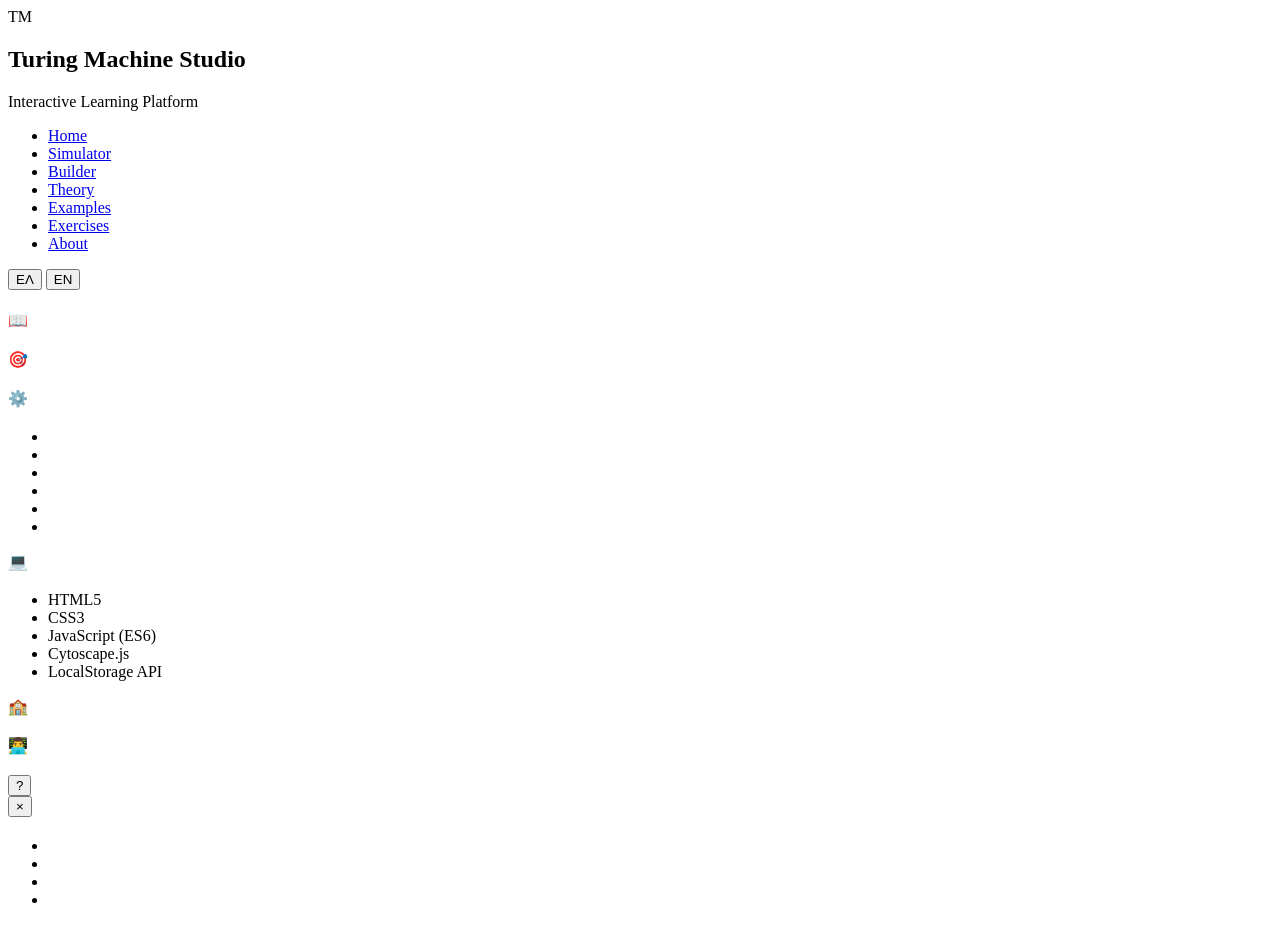
==== about.html @ de83b84c "Add files via upload" ====
<!DOCTYPE html>
<html lang="en">

<head>

<meta charset="UTF-8">
<meta name="viewport" content="width=device-width, initial-scale=1.0">

<title>About</title>

<link rel="stylesheet" href="css/style.css">
<link rel="stylesheet" href="css/about.css">

<link rel="preconnect" href="https://fonts.googleapis.com">
<link href="https://fonts.googleapis.com/css2?family=Inter:wght@300;400;600;700&display=swap" rel="stylesheet">

</head>

<body>

<nav class="navbar">

<div class="logo">

<span class="logo-circle">TM</span>

<div>

<h2>Turing Machine Studio</h2>

<p data-i18n="tagline">
Interactive Learning Platform
</p>

</div>

</div>

<ul>

<li><a href="index.html" data-i18n="nav_home">Home</a></li>

<li><a href="simulator.html" data-i18n="nav_simulator">Simulator</a></li>

<li><a href="builder.html" data-i18n="nav_builder">Builder</a></li>

<li><a href="theory.html" data-i18n="nav_theory">Theory</a></li>

<li><a href="examples.html" data-i18n="nav_examples">Examples</a></li>

<li><a href="exercises.html" data-i18n="nav_exercises">Exercises</a></li>

<li><a href="about.html" class="nav-active" data-i18n="nav_about">About</a></li>

</ul>

<div class="lang-toggle">

<button id="langEL" class="lang-btn">ΕΛ</button>
<button id="langEN" class="lang-btn">EN</button>

</div>

</nav>

<main class="about-container">

<h1 data-i18n="about_title"></h1>

<p class="subtitle" data-i18n="about_subtitle"></p>

<div class="about-grid">

<div class="about-card">

<div class="icon">📖</div>

<h2 data-i18n="about_project_title"></h2>

<p data-i18n="about_project_text"></p>

</div>

<div class="about-card">

<div class="icon">🎯</div>

<h2 data-i18n="about_goal_title"></h2>

<p data-i18n="about_goal_text"></p>

</div>

<div class="about-card">

<div class="icon">⚙️</div>

<h2 data-i18n="about_features_title"></h2>

<ul>

<li data-i18n="about_feature1"></li>
<li data-i18n="about_feature2"></li>
<li data-i18n="about_feature3"></li>
<li data-i18n="about_feature4"></li>
<li data-i18n="about_feature5"></li>
<li data-i18n="about_feature6"></li>

</ul>

</div>

<div class="about-card">

<div class="icon">💻</div>

<h2 data-i18n="about_tech_title"></h2>

<ul>

<li>HTML5</li>

<li>CSS3</li>

<li>JavaScript (ES6)</li>

<li>Cytoscape.js</li>

<li>LocalStorage API</li>

</ul>

</div>

<div class="about-card">

<div class="icon">🏫</div>

<h2 data-i18n="about_university_title"></h2>

<p data-i18n="about_university_text"></p>

</div>

<div class="about-card">

<div class="icon">👨‍💻</div>

<h2 data-i18n="about_author_title"></h2>

<p data-i18n="about_author_text"></p>

</div>

</div>

</main>

<button id="helpButton"
class="help-button"
title="Help"
data-i18n-title="help_tooltip">

?

</button>

<div id="helpModal" class="help-modal">

<div class="help-modal-content">

<button id="closeHelp" class="help-close">

&times;

</button>

<h2 data-i18n="help_title_about"></h2>

<ul>

<li data-i18n="help_about_1"></li>

<li data-i18n="help_about_2"></li>

<li data-i18n="help_about_3"></li>

<li data-i18n="help_about_4"></li>

</ul>

</div>

</div>

<script src="js/i18n.js"></script>
<script src="js/about.js"></script>

</body>

</html>
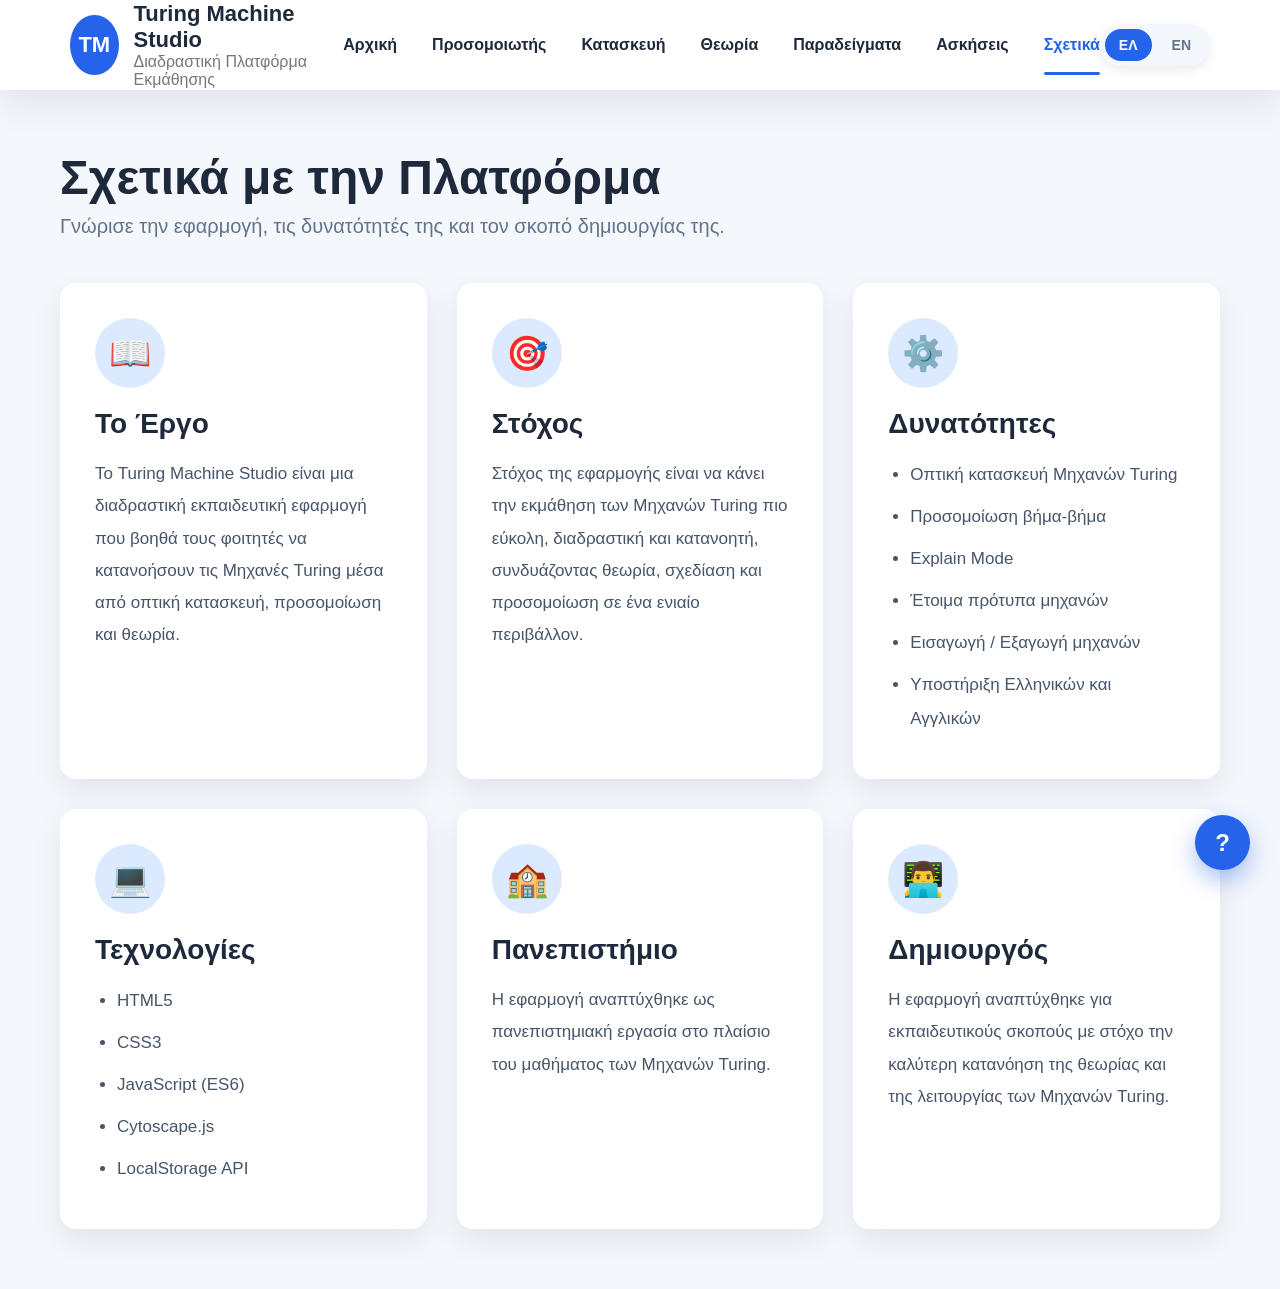
==== commit 16067f1e: "Fix HTML structure and update stylesheet links" ====
--- a/about.html
+++ b/about.html
@@ -8,8 +8,8 @@
 
 <title>About</title>
 
-<link rel="stylesheet" href="css/style.css">
-<link rel="stylesheet" href="css/about.css">
+<link rel="stylesheet" href="style.css">
+<link rel="stylesheet" href="about.css">
 
 <link rel="preconnect" href="https://fonts.googleapis.com">
 <link href="https://fonts.googleapis.com/css2?family=Inter:wght@300;400;600;700&display=swap" rel="stylesheet">
@@ -193,9 +193,9 @@
 
 </div>
 
-<script src="js/i18n.js"></script>
-<script src="js/about.js"></script>
+<script src="i18n.js"></script>
+<script src="about.js"></script>
 
 </body>
 
-</html>+</html>
--- a/style.css
+++ b/style.css
@@ -0,0 +1,515 @@
+/* ===========================
+   GOOGLE STYLE RESET
+=========================== */
+
+*{
+    margin:0;
+    padding:0;
+    box-sizing:border-box;
+}
+
+html{
+    scroll-behavior:smooth;
+}
+
+body{
+    font-family:'Inter',sans-serif;
+    background:#F4F7FC;
+    color:#1E293B;
+}
+
+/* ===========================
+   VARIABLES
+=========================== */
+
+:root{
+    --primary:#2563EB;
+    --secondary:#1E293B;
+    --accent:#22C55E;
+    --white:#ffffff;
+    --gray:#f3f4f6;
+    --shadow:0 15px 35px rgba(0,0,0,.08);
+
+}
+
+/* ==========================================
+   LANGUAGE TOGGLE
+========================================== */
+
+.lang-toggle{
+
+    display:flex;
+    align-items:center;
+    gap:6px;
+    background:#F4F7FC;
+    border-radius:30px;
+    padding:5px;
+    box-shadow:0 4px 12px rgba(0,0,0,.08);
+
+}
+
+.lang-btn{
+
+    border:none;
+    background:transparent;
+    padding:8px 14px;
+    border-radius:20px;
+    cursor:pointer;
+    font-size:14px;
+    font-weight:600;
+    color:#64748B;
+    transition:.2s;
+
+}
+
+.lang-btn:hover{
+
+    background:#EFF6FF;
+
+}
+
+.lang-btn.active{
+
+    background:#2563EB;
+    color:white;
+
+}
+
+/* ==========================================
+   HELP BUTTON
+========================================== */
+
+.help-button{
+
+    position:fixed;
+    bottom:30px;
+    right:30px;
+    width:55px;
+    height:55px;
+    border-radius:50%;
+    background:#2563EB;
+    color:white;
+    border:none;
+    font-size:24px;
+    font-weight:700;
+    cursor:pointer;
+    box-shadow:0 10px 25px rgba(37,99,235,.4);
+    transition:.3s;
+    z-index:1000;
+
+}
+
+.help-button:hover{
+
+    transform:translateY(-3px) scale(1.05);
+
+}
+
+/* ==========================================
+   HELP MODAL
+========================================== */
+
+.help-modal{
+
+    display:none;
+    position:fixed;
+    top:0;
+    left:0;
+    width:100%;
+    height:100%;
+    background:rgba(15,23,42,.6);
+    align-items:center;
+    justify-content:center;
+    z-index:2000;
+
+}
+
+.help-modal-content{
+
+    background:white;
+    border-radius:16px;
+    padding:35px;
+    max-width:500px;
+    width:90%;
+    position:relative;
+    box-shadow:0 20px 50px rgba(0,0,0,.25);
+
+}
+
+.help-modal-content h2{
+
+    margin-bottom:20px;
+    color:#1E293B;
+
+}
+
+.help-modal-content ul{
+
+    display:flex;
+    flex-direction:column;
+    gap:14px;
+    padding-left:20px;
+    color:#334155;
+    line-height:1.5;
+
+}
+
+.help-close{
+
+    position:absolute;
+    top:15px;
+    right:20px;
+    border:none;
+    background:transparent;
+    font-size:24px;
+    cursor:pointer;
+    color:#64748B;
+
+}
+
+.help-close:hover{
+
+    color:#1E293B;
+
+}
+
+@media(max-width:900px){
+    .help-button{
+
+        bottom:20px;
+        right:20px;
+
+    }
+
+}
+
+/* ===========================
+   NAVBAR
+=========================== */
+
+.navbar{
+    height:90px;
+    background:white;
+    display:flex;
+    justify-content:space-between;
+    align-items:center;
+    padding:0 70px;
+    box-shadow:var(--shadow);
+    position:sticky;
+    top:0;
+    z-index:1000;
+
+}
+
+.logo{
+    display:flex;
+    align-items:center;
+    gap:15px;
+}
+
+.logo-circle{
+    width:60px;
+    height:60px;
+    background:var(--primary);
+    color:white;
+    border-radius:50%;
+    display:flex;
+    justify-content:center;
+    align-items:center;
+    font-size:22px;
+    font-weight:bold;
+
+}
+
+.logo h2{
+    font-size:22px;
+}
+
+.logo p{
+    color:#777;
+}
+
+.navbar ul{
+    display:flex;
+    gap:35px;
+    list-style:none;
+
+}
+
+.navbar a{
+    text-decoration:none;
+    color:var(--secondary);
+    font-weight:600;
+    transition:.3s;
+
+}
+
+.navbar a:hover{
+    color:var(--primary);
+}
+
+.navbar a.nav-active{
+
+    color:var(--primary);
+    position:relative;
+
+}
+
+.navbar a.nav-active::after{
+
+    content:"";
+    position:absolute;
+    bottom:-22px;
+    left:0;
+    right:0;
+    height:3px;
+    background:var(--primary);
+    border-radius:3px;
+
+}
+
+/* ===========================
+   HERO
+=========================== */
+
+.hero{
+    display:grid;
+    grid-template-columns:1fr 1fr;
+    align-items:center;
+    gap:70px;
+    padding:100px;
+
+}
+
+.hero h1{
+    font-size:60px;
+    line-height:1.1;
+}
+
+.hero h1 span{
+    color:var(--primary);
+}
+
+.hero p{
+    margin-top:30px;
+    font-size:20px;
+    line-height:1.7;
+    color:#555;
+
+}
+
+.hero-buttons{
+    margin-top:40px;
+}
+
+.primary-btn{
+    padding:18px 35px;
+    background:var(--primary);
+    color:white;
+    border:none;
+    border-radius:12px;
+    cursor:pointer;
+    font-size:18px;
+    transition:.3s;
+}
+
+.primary-btn:hover{
+    transform:translateY(-4px);
+}
+
+.secondary-btn{
+    padding:18px 35px;
+    margin-left:20px;
+    border:none;
+    border-radius:12px;
+    cursor:pointer;
+    font-size:18px;
+
+}
+
+/* ===========================
+ MOCK WINDOW
+=========================== */
+
+.mock-window{
+    background:white;
+    border-radius:18px;
+    box-shadow:var(--shadow);
+    overflow:hidden;
+
+}
+
+.window-header{
+    background:#ddd;
+    padding:18px;
+}
+
+.window-header span{
+    width:15px;
+    height:15px;
+    border-radius:50%;
+    display:inline-block;
+    margin-right:6px;
+}
+
+.window-header span:nth-child(1){
+    background:#ff6057;
+}
+
+.window-header span:nth-child(2){
+    background:#ffbd2e;
+}
+
+.window-header span:nth-child(3){
+    background:#28ca41;
+}
+
+.mock-content{
+    padding:60px;
+    text-align:center;
+}
+
+.state{
+    font-size:28px;
+    margin-bottom:30px;
+}
+
+.tape{
+    font-size:34px;
+    letter-spacing:10px;
+}
+
+.head{
+    font-size:45px;
+    color:var(--primary);
+    margin-top:10px;
+}
+
+/* ===========================
+ FEATURES
+=========================== */
+
+.features{
+    padding:80px;
+}
+
+.features h2{
+    text-align:center;
+    font-size:40px;
+    margin-bottom:50px;
+}
+
+.cards{
+    display:grid;
+    grid-template-columns:repeat(3,1fr);
+    gap:30px;
+}
+
+.card{
+    background:white;
+    padding:40px;
+    border-radius:18px;
+    box-shadow:var(--shadow);
+    transition:.3s;
+}
+
+.card:hover{
+    transform:translateY(-10px);
+}
+
+.card h3{
+    margin-bottom:20px;
+}
+
+/* ===========================
+ ROADMAP
+=========================== */
+
+.roadmap{
+    padding:100px;
+    text-align:center;
+}
+
+.timeline{
+    display:flex;
+    justify-content:center;
+    gap:40px;
+    margin-top:40px;
+}
+
+.timeline div{
+    padding:18px 30px;
+    background:white;
+    border-radius:50px;
+    box-shadow:var(--shadow);
+}
+
+.active{
+    background:var(--primary)!important;
+    color:white;
+}
+
+/* ===========================
+ FOOTER
+=========================== */
+
+footer{
+    margin-top:100px;
+    padding:50px;
+    background:#111827;
+    color:white;
+    text-align:center;
+}
+
+footer p{
+    margin-top:10px;
+}
+
+/* ===========================
+ RESPONSIVE
+=========================== */
+
+@media(max-width:1100px){
+.hero{
+grid-template-columns:1fr;
+}
+
+.cards{
+grid-template-columns:1fr 1fr;
+}
+
+}
+
+@media(max-width:700px){
+
+.navbar{
+flex-direction:column;
+height:auto;
+padding:30px;
+
+}
+
+.navbar ul{
+flex-wrap:wrap;
+justify-content:center;
+margin-top:20px;
+
+}
+
+.hero{
+padding:40px;
+}
+
+.hero h1{
+font-size:40px;
+}
+
+.cards{
+grid-template-columns:1fr;
+}
+
+.timeline{
+flex-direction:column;
+}
+
+}
--- a/about.css
+++ b/about.css
@@ -0,0 +1,179 @@
+/* ==========================================
+   ABOUT PAGE
+========================================== */
+
+.about-container{
+
+    max-width:1400px;
+
+    margin:auto;
+
+    padding:60px;
+
+}
+
+.about-container h1{
+
+    font-size:48px;
+
+    margin-bottom:10px;
+
+}
+
+.subtitle{
+
+    color:#64748B;
+
+    font-size:20px;
+
+    margin-bottom:45px;
+
+}
+
+/* ==========================================
+   GRID
+========================================== */
+
+.about-grid{
+
+    display:grid;
+
+    grid-template-columns:repeat(auto-fit,minmax(340px,1fr));
+
+    gap:30px;
+
+}
+
+/* ==========================================
+   CARD
+========================================== */
+
+.about-card{
+
+    background:white;
+
+    border-radius:16px;
+
+    padding:35px;
+
+    box-shadow:0 12px 30px rgba(0,0,0,.08);
+
+    transition:.3s;
+
+}
+
+.about-card:hover{
+
+    transform:translateY(-6px);
+
+}
+
+/* ==========================================
+   ICON
+========================================== */
+
+.icon{
+
+    width:70px;
+
+    height:70px;
+
+    display:flex;
+
+    justify-content:center;
+
+    align-items:center;
+
+    font-size:34px;
+
+    background:#DBEAFE;
+
+    border-radius:50%;
+
+    margin-bottom:20px;
+
+}
+
+/* ==========================================
+   TITLES
+========================================== */
+
+.about-card h2{
+
+    color:#1E293B;
+
+    margin-bottom:18px;
+
+    font-size:28px;
+
+}
+
+/* ==========================================
+   TEXT
+========================================== */
+
+.about-card p{
+
+    color:#475569;
+
+    line-height:1.9;
+
+    font-size:17px;
+
+}
+
+.about-card ul{
+
+    padding-left:22px;
+
+    color:#475569;
+
+    line-height:2;
+
+    font-size:17px;
+
+}
+
+.about-card li{
+
+    margin-bottom:8px;
+
+}
+
+/* ==========================================
+   RESPONSIVE
+========================================== */
+
+@media(max-width:900px){
+
+.about-container{
+
+    padding:25px;
+
+}
+
+.about-grid{
+
+    grid-template-columns:1fr;
+
+}
+
+.about-card{
+
+    padding:25px;
+
+}
+
+.about-card h2{
+
+    font-size:24px;
+
+}
+
+.subtitle{
+
+    font-size:18px;
+
+}
+
+}
